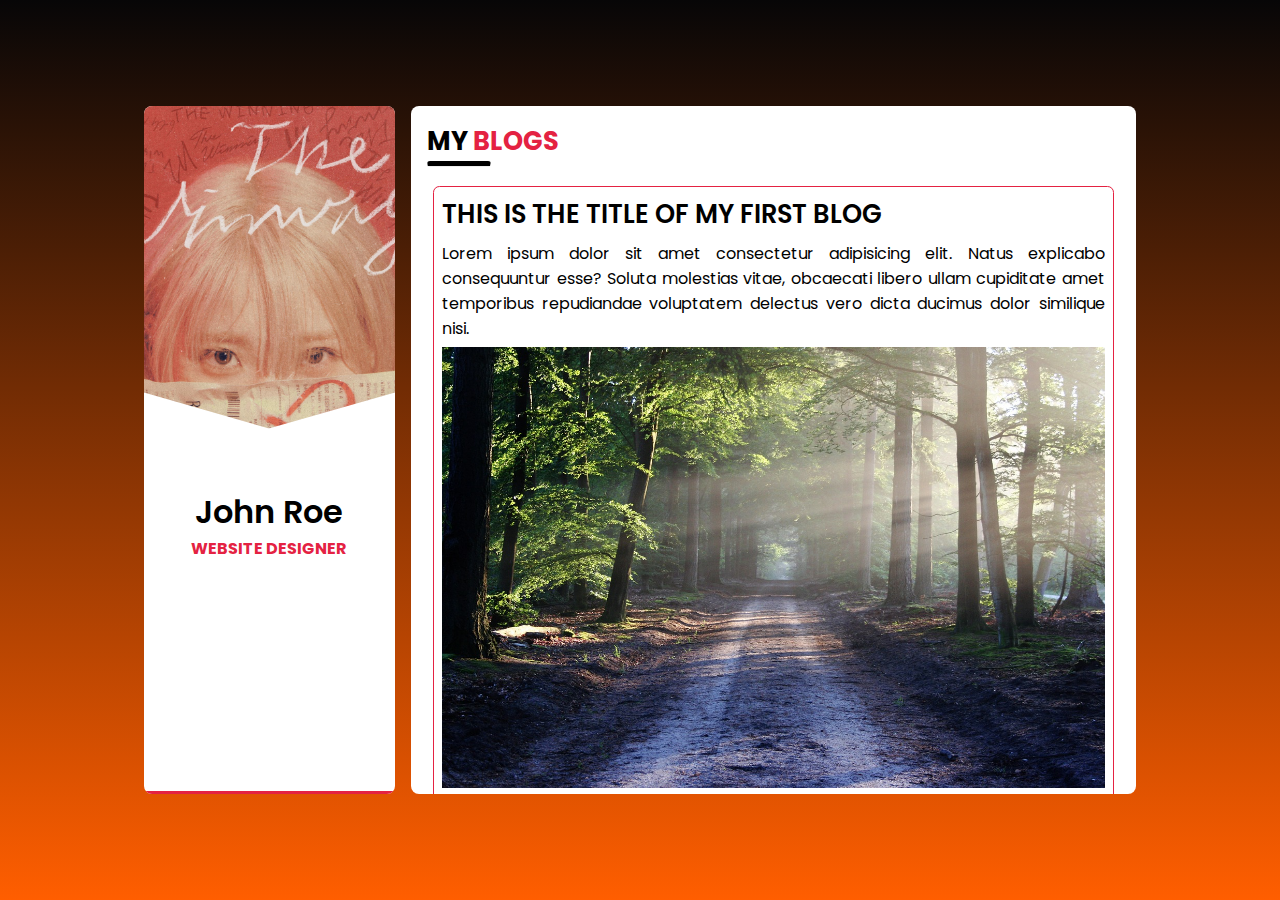
==== blogs.html @ e1a398be "first commit" ====
<!DOCTYPE html>
<html lang="en">

<head>
    <meta charset="UTF-8">
    <meta http-equiv="X-UA-Compatible" content="IE=edge">
    <meta name="viewport" content="width=device-width, initial-scale=1.0">

    <!-- CSS file -->
    <link rel="stylesheet" href="css/style.css">

    <!-- Favicon -->
    <link rel="shortcut icon" href="img/profile.jpg" type="image/x-icon">

    <!-- Fontawesome CDN -->
    <link rel="stylesheet" href="https://cdnjs.cloudflare.com/ajax/libs/font-awesome/6.0.0-beta3/css/all.min.css"
        integrity="sha512-Fo3rlrZj/k7ujTnHg4CGR2D7kSs0v4LLanw2qksYuRlEzO+tcaEPQogQ0KaoGN26/zrn20ImR1DfuLWnOo7aBA=="
        crossorigin="anonymous" referrerpolicy="no-referrer" />

    <title>John Roe</title>
</head>

<body>
    <!-- Website Layout -->
    <div class="website_container">

        <!-- Global Menu -->
        <div id="global_menu_button_container">
            <p class="site_title">John Roe</p>
            <i class="fa fa-bars" id="global_menu_button"></i>
        </div>

        <ul id="global_menu_items">
            <div>
                <i class="fa fa-close" id="global_menu_close_button"></i>
                <li><a href="/"><i class="fa fa-home"></i> About</a></li>
                <li><a href="resume.html"><i class="fas fa-file-alt"></i> Resume</a></li>
                <li><a href="blogs.html"><i class="fas fa-pen-nib"></i> Blogs</a></li>
                <li><a href="services.html"><i class="fas fa-cog"></i> Services</a></li>
                <li><a href="contact.html"><i class="fas fa-phone-square"></i> Contact</a></li>
            </div>
        </ul>

        <!--x Global Menu x-->

        <!-- sidebar -->
        <div class="sidebar_container">
            <!-- Sidebar Image -->
            <div class="image">
                <img src="img/profile.jpg" alt="John Roe">
                <div class="right_image_box"></div>
                <div class="left_image_box"></div>
            </div>

            <!-- sidebar Content -->
            <div class="sidebar_content">
                <!-- Long name can be applied so easily -->
                <h1>John Roe</h1>
                <p>Website Designer</p>
                <!-- Social Medias -->
                <div class="social_media">
                    <a href="https://facebook.com/alivecoder"><i class="fab fa-facebook"></i></a>
                    <a href="https://github.com/alivecoder0"><i class="fab fa-github"></i></a>
                    <a href="https://instagram.com/alivecoder"><i class="fab fa-instagram"></i></a>
                </div>
            </div>

            <!-- Sidebar Buttom Menu -->
            <div class="sidebar_buttom_menu" id="sidebar_buttom_menu">
                <i class="fa fa-bars" id="sidebar_menu_icon"></i>
            </div>

            <!-- Sidebar Navigation -->
            <ul class="sidebar_navigation" id="sidebar_navigation">
                <li><a href="/">About</a></li>
                <li><a href="resume.html">Resume</a></li>
                <li><a href="blogs.html" class="active">Blogs</a></li>
                <li><a href="services.html">Services</a></li>
                <li><a href="contact.html">Contact</a></li>

            </ul>

        </div>
        <!-- content -->
        <div class="content_container">
            <!-- Blogs Page -->
            <div class="blogs_page">
                <h2 class="title">My <span>Blogs</span></h2>
                <hr class="line">
                <div class="blogs_container">
                    <!-- Single Blog -->
                    <div class="blog_box">
                        <h2 class="blog_title">This is the Title of my first blog</h2>
                        <p class="blog_text">Lorem ipsum dolor sit amet consectetur adipisicing elit. Natus explicabo
                            consequuntur esse? Soluta molestias vitae, obcaecati libero ullam cupiditate amet temporibus
                            repudiandae voluptatem delectus vero dicta ducimus dolor similique nisi.</p>
                        <img src="img/blog1.jpg" alt="Blog 1" class="blog_image">
                        <p class="blog_text">Lorem ipsum dolor sit amet consectetur adipisicing elit. Natus explicabo
                            consequuntur esse? Soluta molestias vitae, obcaecati libero ullam cupiditate amet temporibus
                            repudiandae voluptatem delectus vero dicta ducimus dolor similique nisi.</p>
                    </div>

                    <!-- Single Blog -->
                    <div class="blog_box">
                        <h2 class="blog_title">This is the Title of my second blog</h2>
                        <p class="blog_text">Lorem ipsum dolor sit amet consectetur adipisicing elit. Natus explicabo
                            consequuntur esse? Soluta molestias vitae, obcaecati libero ullam cupiditate amet temporibus
                            repudiandae voluptatem delectus vero dicta ducimus dolor similique nisi.</p>
                        <img src="img/blog2.jpg" alt="Blog 2" class="blog_image">
                        <p class="blog_text">Lorem ipsum dolor sit amet consectetur adipisicing elit. Natus explicabo
                            consequuntur esse? Soluta molestias vitae, obcaecati libero ullam cupiditate amet temporibus
                            repudiandae voluptatem delectus vero dicta ducimus dolor similique nisi.</p>
                    </div>

                    <!-- Single Blog -->
                    <div class="blog_box">
                        <h2 class="blog_title">This is the Title of my third blog</h2>
                        <p class="blog_text">Lorem ipsum dolor sit amet consectetur adipisicing elit. Natus explicabo
                            consequuntur esse? Soluta molestias vitae, obcaecati libero ullam cupiditate amet temporibus
                            repudiandae voluptatem delectus vero dicta ducimus dolor similique nisi.</p>
                        <img src="img/blog3.jpg" alt="Blog 3" class="blog_image">
                        <p class="blog_text">Lorem ipsum dolor sit amet consectetur adipisicing elit. Natus explicabo
                            consequuntur esse? Soluta molestias vitae, obcaecati libero ullam cupiditate amet temporibus
                            repudiandae voluptatem delectus vero dicta ducimus dolor similique nisi.</p>
                    </div>
                </div>
            </div>
        </div>
    </div>


    <script src="js/script.js"></script>
</body>

</html>
---- css/style.css ----
/* Google Font */
@import url("https://fonts.googleapis.com/css2?family=Poppins:ital,wght@0,100;0,200;0,300;0,400;0,500;0,600;0,700;0,800;0,900;1,100;1,200;1,300;1,400;1,500;1,600;1,700;1,800;1,900&display=swap");

/* CSS Reset */
* {
    padding: 0;
    margin: 0;
    box-sizing: border-box;
    scroll-behavior: smooth;
    font-family: "Poppins", sans-serif;
}

/* CSS Variables */
:root {
    --brand-color: #e42242;
    --linear-back: Linear-gradient(180deg,
            rgb(7, 6, 7) 0%,
            rgb(255, 94, 0) 100%);
}

a {
    text-decoration: none;
    color: black;
}

li {
    list-style: none;
}

/* CSS in Body */
body {
    height: 100vh;
    width: 100vw;
    background: var(--linear-back);
    display: flex;
    align-items: center;
    justify-content: center;
}

.website_container {
    width: 80%;
    height: 80%;
    display: flex;
    padding: 1rem;
    position: relative;
}

/* Sidebar */
.website_container .sidebar_container {
    width: 35%;
    height: 100%;
    background-color: white;
    margin-right: 1rem;
    border-radius: 0.5rem;
    overflow: hidden;
    position: relative;
}

.sidebar_container .image {
    height: 50%;
    width: 100%;
    position: relative;
}

.sidebar_container .image img {
    width: 100%;
    height: 100%;
    object-fit: cover;
    object-position: top;
}

.sidebar_container .image .right_image_box {
    width: 70%;
    height: 100px;
    background-color: white;
    position: absolute;
    bottom: -3.5rem;
    left: -3rem;
    transform: rotate(16deg);
}

.sidebar_container .image .left_image_box {
    width: 70%;
    height: 100px;
    background-color: white;
    position: absolute;
    bottom: -3.5rem;
    right: -3rem;
    transform: rotate(-16deg);
}

.sidebar_container .sidebar_content {
    position: absolute;
    width: 100%;
    margin-top: 2rem;
    text-align: center;
    padding: 0.4rem;
}

.sidebar_container .sidebar_content h1 {
    color: black;
    font-size: 2rem;
    font-weight: 600;
}

.sidebar_container .sidebar_content p {
    color: var(--brand-color);
    font-size: 1rem;
    text-transform: uppercase;
    font-weight: 700;
}

.sidebar_container .sidebar_content .social_media {
    margin-top: 1rem;
}

.sidebar_container .sidebar_content .social_media a {
    font-size: 1.8rem;
    margin: 0.4rem;
    color: black;
}

.sidebar_container .sidebar_content .social_media a:hover {
    color: var(--brand-color);
    transition: 0.3s;
}

.sidebar_container .sidebar_buttom_menu {
    position: absolute;
    border-top: 0.2rem solid var(--brand-color);
    width: 100%;
    font-size: 1.6rem;
    left: 0;
    bottom: 0;
    text-align: center;
    cursor: pointer;
    z-index: 3;
}

.sidebar_container .sidebar_buttom_menu:hover {
    color: var(--brand-color);
    transition: 0.3s;
}

/* Sidebar Navigation */
.sidebar_container .sidebar_navigation {
    position: absolute;
    top: 0;
    left: -100%;
    width: 100%;
    height: 100%;
    background-color: white;
    display: flex;
    flex-direction: column;
    align-items: center;
    justify-content: center;
    font-size: 2rem;
    z-index: 2;
    transition: left 0.3s;
}

.sidebar_container .sidebar_navigation li {
    margin: 0.3rem 0;
}

.sidebar_container .sidebar_navigation li a:hover,
.sidebar_container .sidebar_navigation .active {
    color: var(--brand-color);
    transition: 0.3s;
    font-weight: bold;
}

/* Content */
.website_container .content_container {
    width: 100%;
    height: 100%;
    background-color: white;
    border-radius: 0.5rem;
    padding: 1rem;
    overflow-y: scroll;
}

.content_container::-webkit-scrollbar {
    width: 0.2rem;
}

.content_container::-webkit-scrollbar-thumb {
    width: 0.2rem;
    background-color: gray;
    border-radius: 0.2rem;
}

/* About Page */

.title {
    font-size: 1.6rem;
    text-transform: uppercase;
}

.title span {
    color: var(--brand-color);
}

.line {
    width: 4rem;
    border-top: 0.35rem solid black;
    border-radius: 0.5rem;
}

.about_page .about_content {
    margin-top: 1.2rem;
    padding: 0.4rem;
    margin-bottom: 0.5rem;
}

.about_page .about_content p {
    font-size: 1rem;
    text-align: justify;
}

.about_profile {
    display: flex;
    justify-content: space-between;
    padding: 0.4rem;
}

.about_profile .left_profile {
    width: 46%;
}

.about_profile .left_profile li {
    display: flex;
    justify-content: space-between;
    align-items: center;
    margin: 0.3rem 0;
    font-size: 1rem;
}

.about_profile .right_profile {
    width: 46%;
}

.about_profile .right_profile li {
    display: flex;
    justify-content: space-between;
    margin: 0.3rem 0;
    align-items: center;
    font-size: 1rem;
}

li .profile_title {
    padding: 0.4rem;
    background-color: var(--brand-color);
    color: white;
    border-radius: 0.3rem;
}

/* Resume Page */
.resume_page .resume_container {
    margin: 1.2rem 0;
    display: flex;
}

.left_resume {
    width: 100%;
    padding: 0.6rem;
    border-right: 0.2rem solid var(--brand-color);
}

.right_resume {
    width: 100%;
    padding: 0.6rem;
}

.resume_title {
    font-size: 1.2rem;
    text-transform: uppercase;
    font-weight: 700;
    margin-bottom: 1rem;
}

.resume_title i {
    color: var(--brand-color);
}

.resume_box {
    margin: 1.5rem 0;
}

.resume_box .resume_date {
    font-size: 1rem;
    border: 0.1rem solid var(--brand-color);
    padding: 0.1rem 0.2rem;
    color: var(--brand-color);
}

.resume_box .resume_box_title {
    margin-top: 0.5rem;
    font-size: 1.2rem;
    font-weight: 500;
}

.resume_box .resume_company {
    font-size: 1rem;
}

.resume_box .resume_text {
    font-size: 1rem;
    font-weight: 300;
}

/* Skills Container */

.skill_box .skill_title {
    font-size: 1.2rem;
    font-weight: 500;
}

.skill_box {
    margin: 1rem 0;
}

.skill_box .skill_line_container {
    height: 0.8rem;
    width: 100%;
    background-color: lightgray;
    border-radius: 0.4rem;
    overflow: hidden;
}

.skill_box .skill_line {
    background-color: var(--brand-color);
    height: 0.8rem;
}

/* Blogs Page */
.blogs_page .blogs_container {
    margin: 0.4rem;
}

.blog_box {
    margin-top: 1.2rem;
    border: 0.1rem solid var(--brand-color);
    padding: 0.5rem;
    border-radius: 0.4rem;
}

.blog_box .blog_title {
    font-size: 1.6rem;
    text-transform: uppercase;
    font-weight: 600;
}

.blog_box .blog_text {
    margin: 0.4rem 0;
    font-size: 1rem;
    font-weight: 400;
    text-align: justify;
}

.blog_box .blog_image {
    width: 100%;
    height: auto;
}

/* Services Page */

.services_page .services_container {
    margin: 1.2rem 0.4rem 0.4rem 0.4rem;
    display: flex;
}

.services_page .services_container .services_box {
    width: 50%;
    margin: 0.6rem;
    border: 0.1rem solid var(--brand-color);
    border-radius: 0.4rem;
    padding: 0.6rem;
    text-align: center;
    cursor: pointer;
}

.services_page .services_container .services_box:hover {
    background-color: var(--brand-color);
    transition: 0.3s;
}

.services_page .services_container .services_box:hover i,
.services_page .services_container .services_box:hover .services_title {
    color: white;
    transition: 0.3s;
}

.services_box i {
    color: var(--brand-color);
    font-size: 1.5rem;
    margin: 0.3rem 0;
}

.services_box .services_title {
    font-size: 1.2rem;
    text-transform: uppercase;
    color: var(--brand-color);
    margin: 0.4rem 0;
}

.services_box .services_text {
    font-size: 1rem;
    font-weight: 400;
}

/* Contact Page */
.contact_page .contact_container {
    margin: 1.2rem 0.4rem;
}

.contact_container form .form_name_row {
    display: flex;
    justify-content: space-between;
}

.contact_container form .form_name_row .left_form_row {
    width: 47%;
}

.contact_container form .form_name_row .right_form_row {
    width: 47%;
}

.contact_container form label {
    display: block;
    font-size: 1rem;
    margin-top: 0.8rem;
    margin-left: 0.2rem;
}

.contact_container form input {
    width: 100%;
    font-size: 1rem;
    padding: 0.3rem;
    border: none;
    outline: none;
    background-color: lightgray;
    border-radius: 0.4rem;
}

.contact_container form input:focus {
    border: 0.2rem solid var(--brand-color);
    transition: 0.3s;
}

.contact_container form textarea {
    width: 100%;
    font-size: 1rem;
    padding: 0.3rem;
    border: none;
    outline: none;
    background-color: lightgray;
    border-radius: 0.4rem;
    height: 6rem;
    resize: none;
}

.contact_container form #send_button {
    background-color: var(--brand-color);
    margin-top: 0.6rem;
    color: white;
    font-weight: bold;
    cursor: pointer;
}

.contact_container form #send_button:hover {
    opacity: 0.8;
    transition: 0.3s;
}

/* Global Menu CSS */
#global_menu_button_container {
    position: absolute;
    left: -3rem;
    display: none;
    margin-top: 0.1rem;
}

#global_menu_button_container #global_menu_button {
    background-color: white;
    font-size: 2rem;
    padding: 0.8rem;
    border-radius: 0.4rem;
    cursor: pointer;
}

#global_menu_button_container #global_menu_button:hover {
    color: var(--brand-color);
    transition: 0.3s;
}

#global_menu_button_container p {
    color: var(--brand-color);
    font-size: 1.4rem;
    font-weight: bold;
    display: none;
}

#global_menu_items {
    position: fixed;
    left: -120%;
    /* left: 0; */
    top: 0;
    background-color: white;
    width: 40%;
    height: 100vh;
    z-index: 10;
    display: flex;
    justify-content: center;
    transition: left 0.3s;
}

#global_menu_items div {
    width: 80%;
    margin-top: 4rem;
}

#global_menu_items li {
    margin: 1rem 0;
}

#global_menu_items a {
    display: block;
    width: 100%;
    padding: 0.4rem 0.2rem;
    border-bottom: 0.1rem solid var(--brand-color);
    font-size: 1.4rem;
}

#global_menu_items a:hover {
    color: var(--brand-color);
    transition: 0.3s;
}

#global_menu_items #global_menu_close_button {
    position: absolute;
    right: -3.3rem;
    top: 0;
    font-size: 2.6rem;
    background-color: white;
    padding: 0.6rem 0.8rem;
    cursor: pointer;
}

#global_menu_items #global_menu_close_button:hover {
    color: var(--brand-color);
    transition: 0.3s;
}

/* Making Responsive */

@media screen and (max-width: 1200px) {
    .website_container {
        width: 92%;
        height: 92%;
    }
}

@media screen and (max-width: 1000px) {
    body {
        height: auto;
    }

    .website_container {
        flex-direction: column;
        width: 70%;
    }

    .website_container .sidebar_container {
        width: 100%;
        height: 80vh;
        margin-bottom: 1rem;
    }

    .about_profile {
        flex-direction: column;
    }

    .about_profile .left_profile {
        width: 100%;
    }

    .about_profile .right_profile {
        width: 100%;
    }

    #global_menu_button_container {
        display: block;
    }
}

@media screen and (max-width: 800px) {
    .website_container {
        margin-top: 10vh;
    }

    .resume_page .resume_container {
        flex-direction: column;
    }

    .left_resume {
        border-right: none;
        border-bottom: 0.2rem solid var(--brand-color);
    }

    .services_page .services_container {
        flex-direction: column;
        margin: 0;
    }

    .services_page .services_container .services_box {
        width: 100%;
        margin: 0.6rem 0;
    }

    .contact_container form .form_name_row {
        flex-direction: column;
    }

    .contact_container form .form_name_row .left_form_row {
        width: 100%;
    }

    .contact_container form .form_name_row .right_form_row {
        width: 100%;
    }

    #global_menu_button_container {
        position: fixed;
        top: -0.1rem;
        left: 0;
        z-index: 5;
        width: 100%;
        background-color: white;
        height: 10vh;
        display: flex;
        justify-content: space-between;
        align-items: center;
        padding: 0 1rem;
    }

    #global_menu_button_container #global_menu_button {
        color: black;
        background-color: transparent;
        padding: 0.2rem;
        font-size: 1.6rem;
    }

    #global_menu_button_container p {
        display: block;
    }

    #global_menu_items {
        width: 100%;
    }

    #global_menu_items #global_menu_close_button {
        left: 0;
        text-align: center;
        background-color: lightgray;
    }
}

@media screen and (max-width: 680px) {
    .website_container {
        height: 100%;
        width: 100%;
    }
}
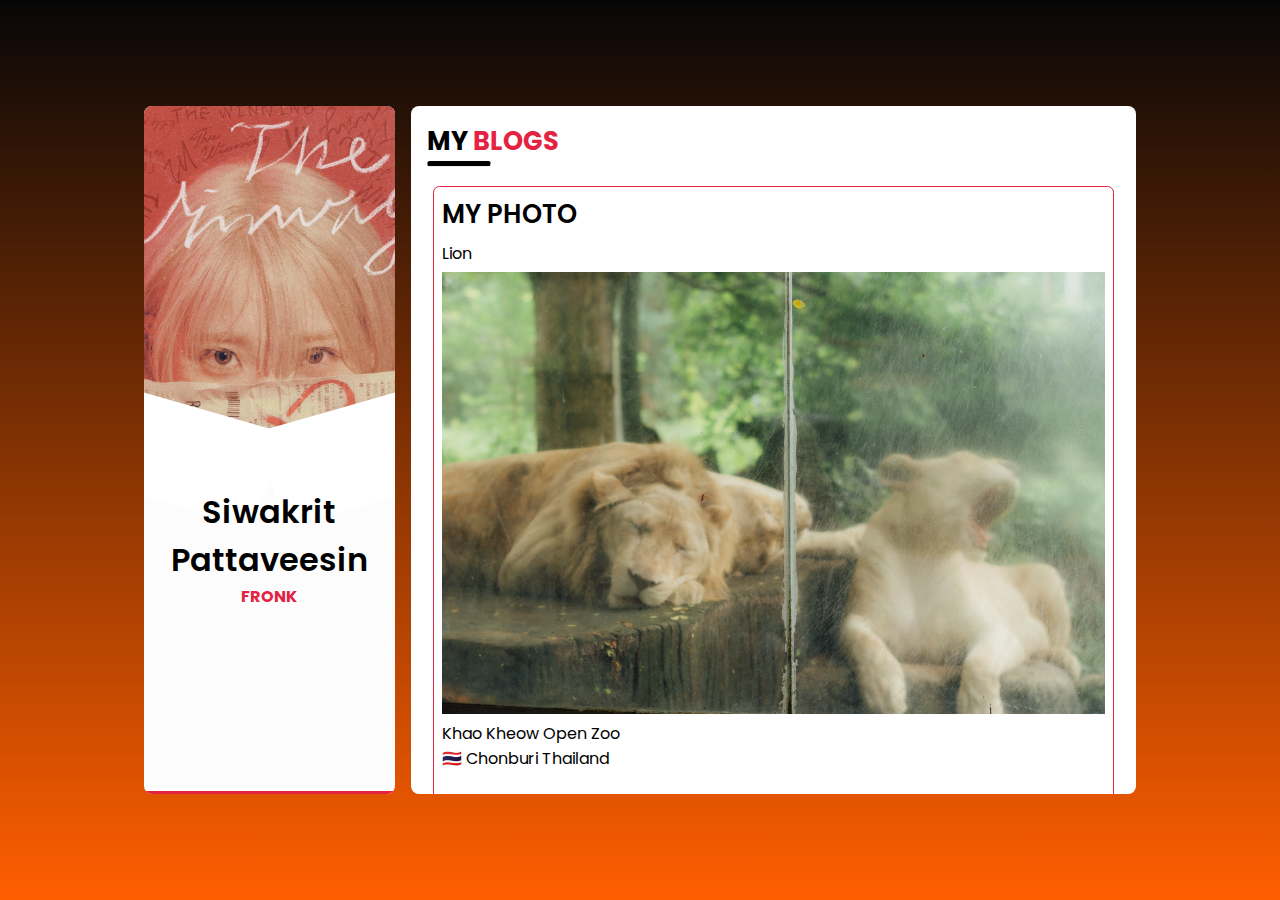
==== commit f446156b: "first commit" ====
--- a/blogs.html
+++ b/blogs.html
@@ -17,7 +17,7 @@
         integrity="sha512-Fo3rlrZj/k7ujTnHg4CGR2D7kSs0v4LLanw2qksYuRlEzO+tcaEPQogQ0KaoGN26/zrn20ImR1DfuLWnOo7aBA=="
         crossorigin="anonymous" referrerpolicy="no-referrer" />
 
-    <title>John Roe</title>
+    <title>Siwakrit Pattaveesin</title>
 </head>
 
 <body>
@@ -26,7 +26,7 @@
 
         <!-- Global Menu -->
         <div id="global_menu_button_container">
-            <p class="site_title">John Roe</p>
+            <p class="site_title">Siwakrit Pattaveesin</p>
             <i class="fa fa-bars" id="global_menu_button"></i>
         </div>
 
@@ -47,7 +47,7 @@
         <div class="sidebar_container">
             <!-- Sidebar Image -->
             <div class="image">
-                <img src="img/profile.jpg" alt="John Roe">
+                <img src="img/profile.jpg" alt="Siwakrit Pattaveesin">
                 <div class="right_image_box"></div>
                 <div class="left_image_box"></div>
             </div>
@@ -55,12 +55,12 @@
             <!-- sidebar Content -->
             <div class="sidebar_content">
                 <!-- Long name can be applied so easily -->
-                <h1>John Roe</h1>
-                <p>Website Designer</p>
+                <h1>Siwakrit Pattaveesin</h1>
+                <p>Fronk</p>
                 <!-- Social Medias -->
                 <div class="social_media">
-                    <a href="https://facebook.com/alivecoder"><i class="fab fa-facebook"></i></a>
-                    <a href="https://github.com/alivecoder0"><i class="fab fa-github"></i></a>
+                    <a href="https://www.facebook.com/SHIKAFZ"><i class="fab fa-facebook"></i></a>
+                    <a href="https://github.com/Siwakrit"><i class="fab fa-github"></i></a>
                     <a href="https://instagram.com/alivecoder"><i class="fab fa-instagram"></i></a>
                 </div>
             </div>
@@ -90,38 +90,43 @@
                 <div class="blogs_container">
                     <!-- Single Blog -->
                     <div class="blog_box">
-                        <h2 class="blog_title">This is the Title of my first blog</h2>
-                        <p class="blog_text">Lorem ipsum dolor sit amet consectetur adipisicing elit. Natus explicabo
-                            consequuntur esse? Soluta molestias vitae, obcaecati libero ullam cupiditate amet temporibus
-                            repudiandae voluptatem delectus vero dicta ducimus dolor similique nisi.</p>
+                        <h2 class="blog_title">My Photo</h2>
+                        <p class="blog_text">Lion</p>
                         <img src="img/blog1.jpg" alt="Blog 1" class="blog_image">
-                        <p class="blog_text">Lorem ipsum dolor sit amet consectetur adipisicing elit. Natus explicabo
-                            consequuntur esse? Soluta molestias vitae, obcaecati libero ullam cupiditate amet temporibus
-                            repudiandae voluptatem delectus vero dicta ducimus dolor similique nisi.</p>
+                        <br class="blog_text">Khao Kheow Open Zoo
+                            <br> 🇹🇭 Chonburi Thailand </br>
+                            <br>⌛ Everyday 8:00 – 17:00 </br>
+                            <br>🏞 สวนสัตว์เปิดเขาเขียว Khao Kheow Open Zoo </br>
+                            <br>💰 250 THB +++ </br>
+                            <br>🚀 https://goo.gl/maps/PsftunW5JpfjtG8D8 </br>
+                            <br>📷 Nikond7200</br>
+                        </p> 
                     </div>
 
                     <!-- Single Blog -->
                     <div class="blog_box">
-                        <h2 class="blog_title">This is the Title of my second blog</h2>
-                        <p class="blog_text">Lorem ipsum dolor sit amet consectetur adipisicing elit. Natus explicabo
-                            consequuntur esse? Soluta molestias vitae, obcaecati libero ullam cupiditate amet temporibus
-                            repudiandae voluptatem delectus vero dicta ducimus dolor similique nisi.</p>
+                        <h2 class="blog_title">My Photo</h2>
+                        <p class="blog_text">Cat</p>
                         <img src="img/blog2.jpg" alt="Blog 2" class="blog_image">
-                        <p class="blog_text">Lorem ipsum dolor sit amet consectetur adipisicing elit. Natus explicabo
-                            consequuntur esse? Soluta molestias vitae, obcaecati libero ullam cupiditate amet temporibus
-                            repudiandae voluptatem delectus vero dicta ducimus dolor similique nisi.</p>
+                        <p class="blog_text">99</p>
                     </div>
 
                     <!-- Single Blog -->
                     <div class="blog_box">
-                        <h2 class="blog_title">This is the Title of my third blog</h2>
-                        <p class="blog_text">Lorem ipsum dolor sit amet consectetur adipisicing elit. Natus explicabo
-                            consequuntur esse? Soluta molestias vitae, obcaecati libero ullam cupiditate amet temporibus
-                            repudiandae voluptatem delectus vero dicta ducimus dolor similique nisi.</p>
+                        <h2 class="blog_title">My Photo</h2>
+                        <p class="blog_text">Benchakitti Forest Park</p>
                         <img src="img/blog3.jpg" alt="Blog 3" class="blog_image">
-                        <p class="blog_text">Lorem ipsum dolor sit amet consectetur adipisicing elit. Natus explicabo
-                            consequuntur esse? Soluta molestias vitae, obcaecati libero ullam cupiditate amet temporibus
-                            repudiandae voluptatem delectus vero dicta ducimus dolor similique nisi.</p>
+                        <p class="blog_text">Fall in love
+                            <br> I'm just feeling</br>
+                            <br> 내 곁에 있어줘</br>
+                            <br>너와 발을 맞춰</br>
+                            <br>이 노래를 부를게</br>
+                            <br>You make me wanna be a better man</br>
+                            <br>온 세상이 하얀 꽃들로</br>
+                            <br>우리의 분위길 더욱 깊어지게</br>
+                            <br>멈춰진 가로등 아래에서</br>
+                            <br>웃는 네 미소에 꽃이 내려지길 yeah eh</br>
+                        </p>
                     </div>
                 </div>
             </div>
--- a/css/style.css
+++ b/css/style.css
@@ -49,7 +49,7 @@
 .website_container .sidebar_container {
     width: 35%;
     height: 100%;
-    background-color: white;
+    background-color: rgb(252, 252, 252);
     margin-right: 1rem;
     border-radius: 0.5rem;
     overflow: hidden;
@@ -209,7 +209,7 @@
 
 .about_page .about_content {
     margin-top: 1.2rem;
-    padding: 0.4rem;
+    padding: 1.4rem;
     margin-bottom: 0.5rem;
 }
 
@@ -221,7 +221,7 @@
 .about_profile {
     display: flex;
     justify-content: space-between;
-    padding: 0.4rem;
+    padding: 2.4rem;
 }
 
 .about_profile .left_profile {
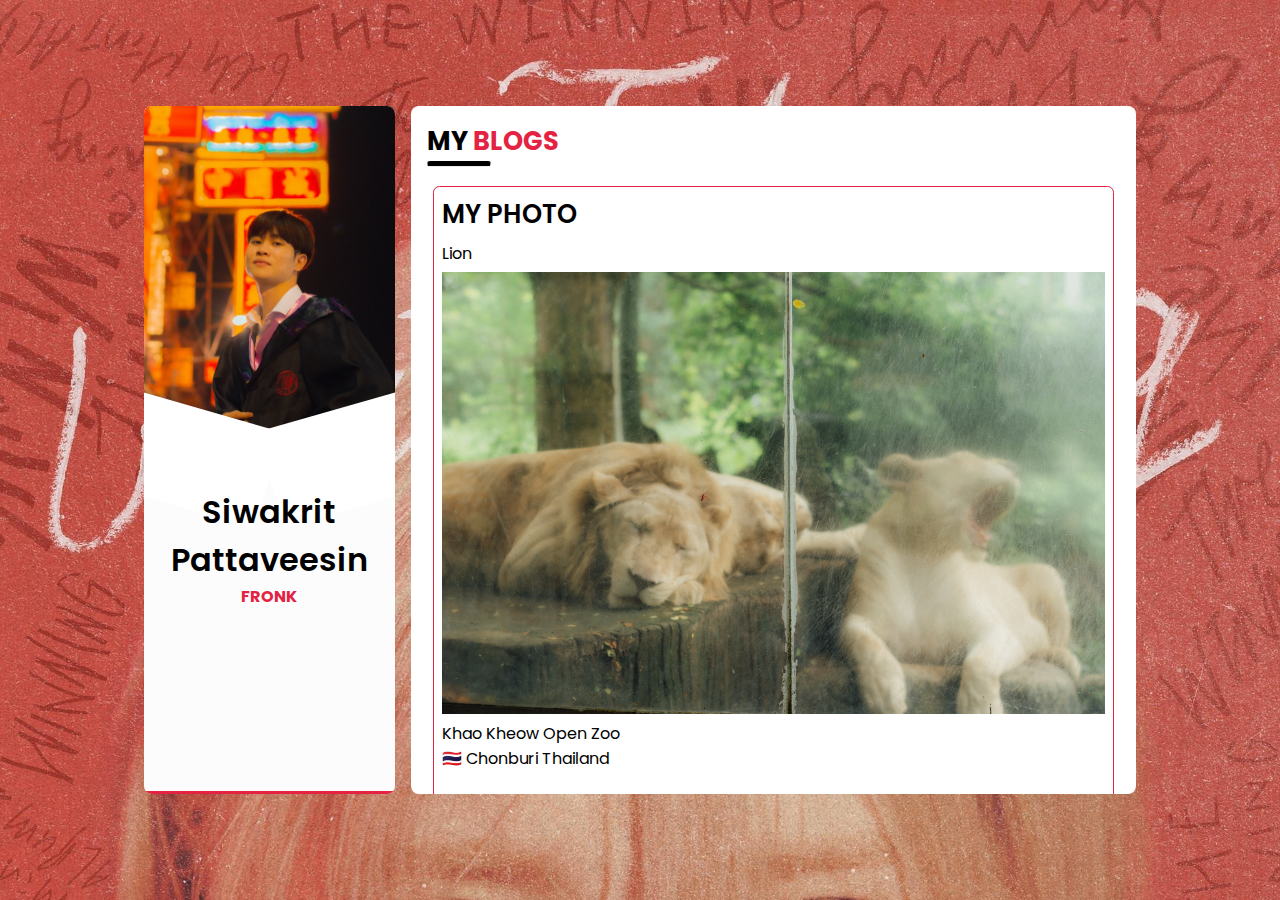
==== commit e941ee0b: "20" ====
--- a/blogs.html
+++ b/blogs.html
@@ -10,7 +10,7 @@
     <link rel="stylesheet" href="css/style.css">
 
     <!-- Favicon -->
-    <link rel="shortcut icon" href="img/profile.jpg" type="image/x-icon">
+    <link rel="shortcut icon" href="img/profile1.jpg" type="image/x-icon">
 
     <!-- Fontawesome CDN -->
     <link rel="stylesheet" href="https://cdnjs.cloudflare.com/ajax/libs/font-awesome/6.0.0-beta3/css/all.min.css"
@@ -36,7 +36,7 @@
                 <li><a href="/"><i class="fa fa-home"></i> About</a></li>
                 <li><a href="resume.html"><i class="fas fa-file-alt"></i> Resume</a></li>
                 <li><a href="blogs.html"><i class="fas fa-pen-nib"></i> Blogs</a></li>
-                <li><a href="services.html"><i class="fas fa-cog"></i> Services</a></li>
+               <!-- <li><a href="services.html"><i class="fas fa-cog"></i> Services</a></li> -->
                 <li><a href="contact.html"><i class="fas fa-phone-square"></i> Contact</a></li>
             </div>
         </ul>
@@ -61,7 +61,7 @@
                 <div class="social_media">
                     <a href="https://www.facebook.com/SHIKAFZ"><i class="fab fa-facebook"></i></a>
                     <a href="https://github.com/Siwakrit"><i class="fab fa-github"></i></a>
-                    <a href="https://instagram.com/alivecoder"><i class="fab fa-instagram"></i></a>
+                  <!--  <a href="https://instagram.com/alivecoder"><i class="fab fa-instagram"></i></a> -->
                 </div>
             </div>
 
@@ -75,7 +75,7 @@
                 <li><a href="/">About</a></li>
                 <li><a href="resume.html">Resume</a></li>
                 <li><a href="blogs.html" class="active">Blogs</a></li>
-                <li><a href="services.html">Services</a></li>
+                <!-- <li><a href="services.html">Services</a></li>   -->
                 <li><a href="contact.html">Contact</a></li>
 
             </ul>
--- a/css/style.css
+++ b/css/style.css
@@ -10,12 +10,17 @@
     font-family: "Poppins", sans-serif;
 }
 
+
+
+
 /* CSS Variables */
 :root {
     --brand-color: #e42242;
     --linear-back: Linear-gradient(180deg,
-            rgb(7, 6, 7) 0%,
-            rgb(255, 94, 0) 100%);
+            rgb(4, 1, 14) 0%,
+            rgb(248, 5, 5) 100%);
+        
+
 }
 
 a {
@@ -29,13 +34,20 @@
 
 /* CSS in Body */
 body {
+    
     height: 100vh;
     width: 100vw;
-    background: var(--linear-back);
+    background: var(--linear-back); 
     display: flex;
     align-items: center;
     justify-content: center;
-}
+    background-image: url("/img/profile1.jpg");
+    background-repeat: no-repeat;
+    background-position: center top;
+    background-size: cover;
+    background-color: rgb(10, 10, 10);
+}
+
 
 .website_container {
     width: 80%;
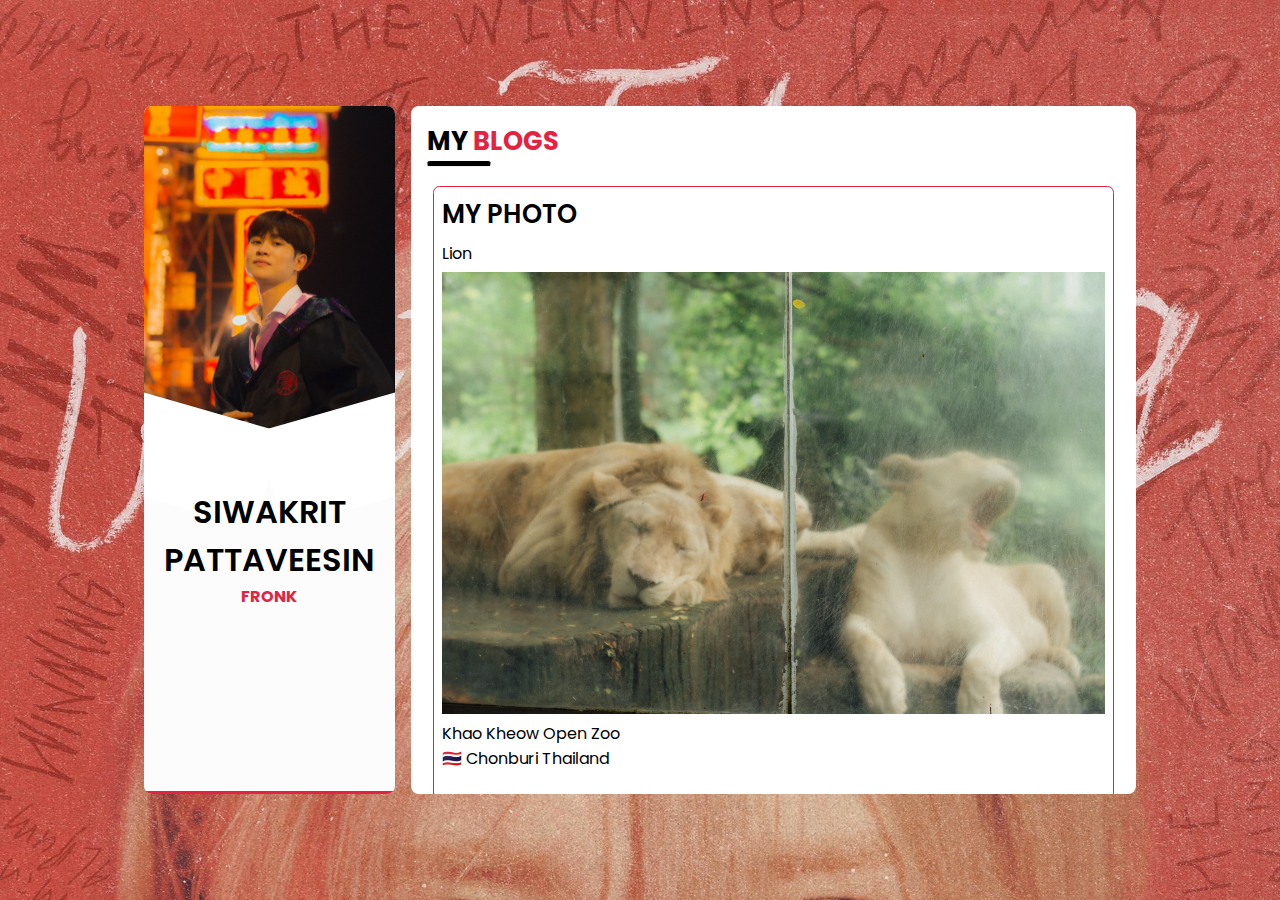
==== commit 332edbb9: "d" ====
--- a/blogs.html
+++ b/blogs.html
@@ -17,7 +17,7 @@
         integrity="sha512-Fo3rlrZj/k7ujTnHg4CGR2D7kSs0v4LLanw2qksYuRlEzO+tcaEPQogQ0KaoGN26/zrn20ImR1DfuLWnOo7aBA=="
         crossorigin="anonymous" referrerpolicy="no-referrer" />
 
-    <title>Siwakrit Pattaveesin</title>
+    <title>SIWAKRIT PATTAVEESIN</title>
 </head>
 
 <body>
@@ -26,7 +26,7 @@
 
         <!-- Global Menu -->
         <div id="global_menu_button_container">
-            <p class="site_title">Siwakrit Pattaveesin</p>
+            <p class="site_title">SIWAKRIT PATTAVEESIN</p>
             <i class="fa fa-bars" id="global_menu_button"></i>
         </div>
 
@@ -47,7 +47,7 @@
         <div class="sidebar_container">
             <!-- Sidebar Image -->
             <div class="image">
-                <img src="img/profile.jpg" alt="Siwakrit Pattaveesin">
+                <img src="img/profile.jpg" alt="SIWAKRIT PATTAVEESIN">
                 <div class="right_image_box"></div>
                 <div class="left_image_box"></div>
             </div>
@@ -55,8 +55,8 @@
             <!-- sidebar Content -->
             <div class="sidebar_content">
                 <!-- Long name can be applied so easily -->
-                <h1>Siwakrit Pattaveesin</h1>
-                <p>Fronk</p>
+                <h1>SIWAKRIT PATTAVEESIN</h1>
+                <p>FRONK</p>
                 <!-- Social Medias -->
                 <div class="social_media">
                     <a href="https://www.facebook.com/SHIKAFZ"><i class="fab fa-facebook"></i></a>
